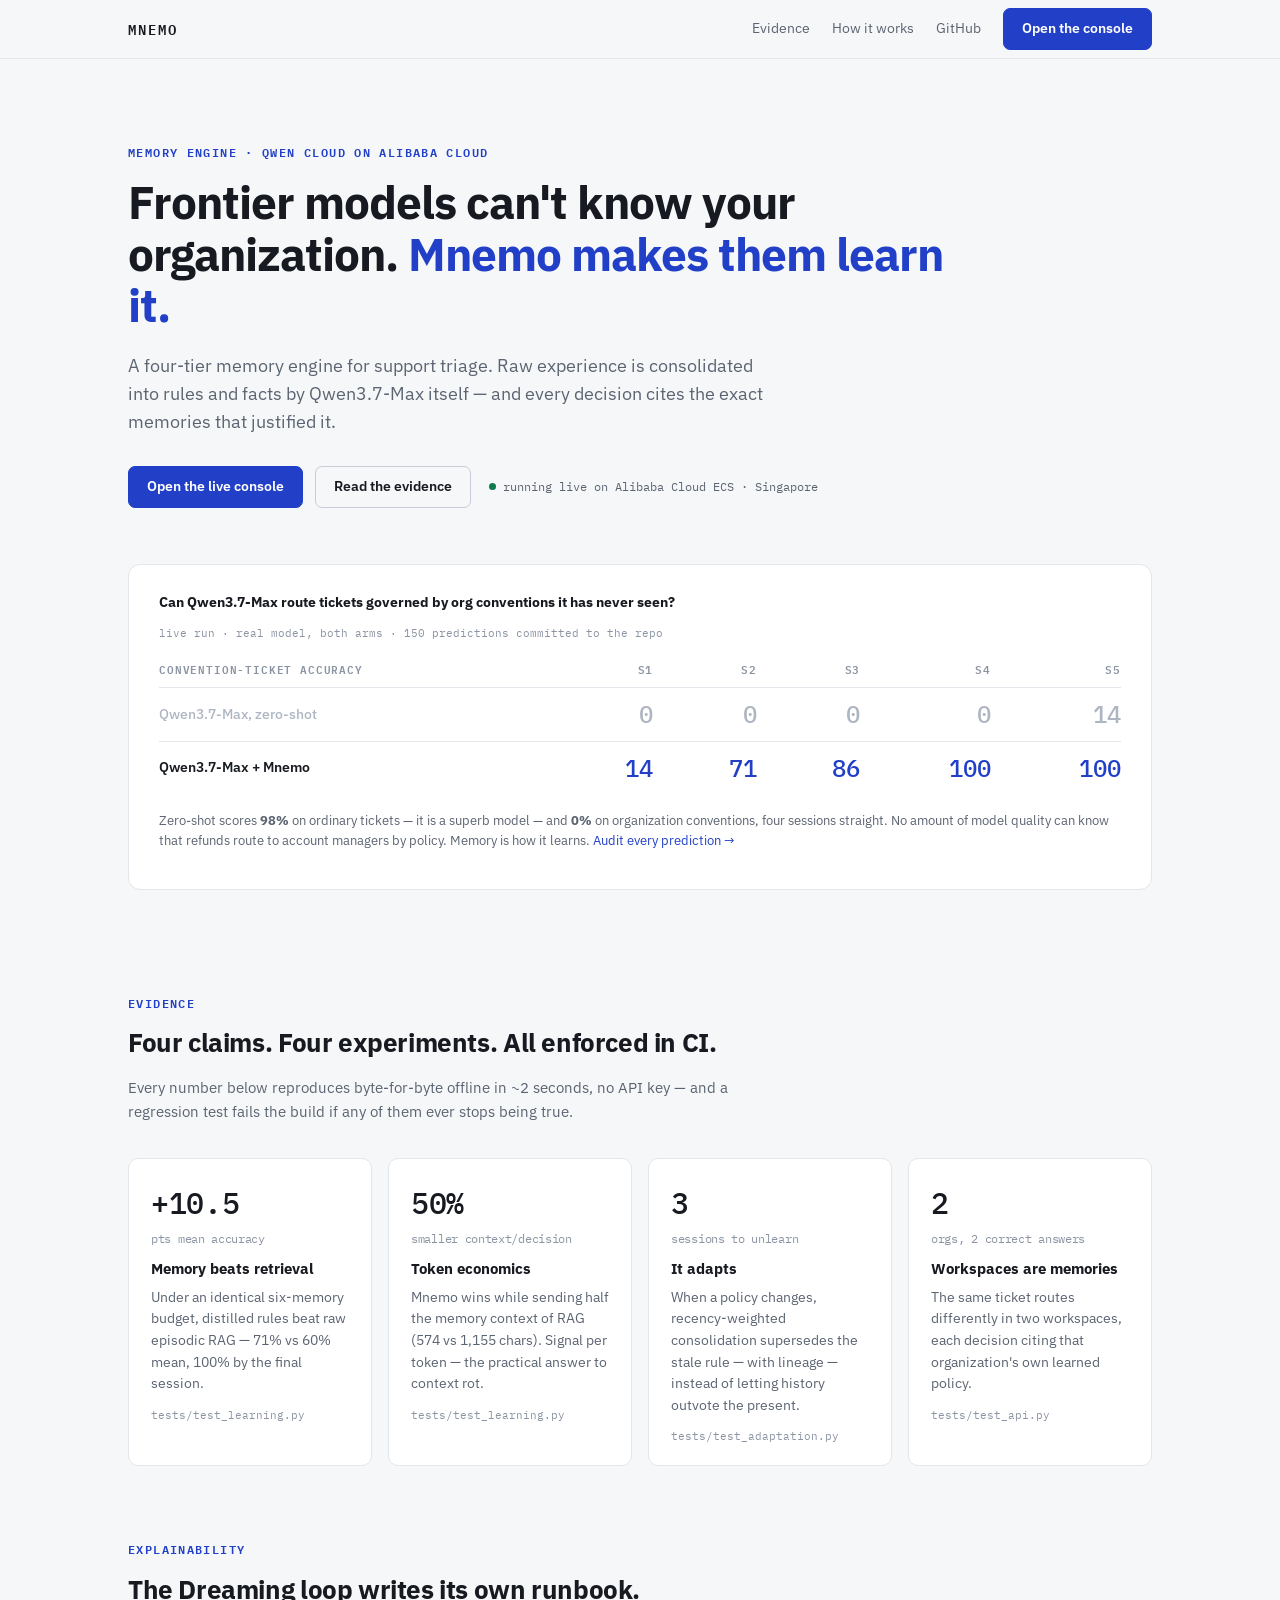
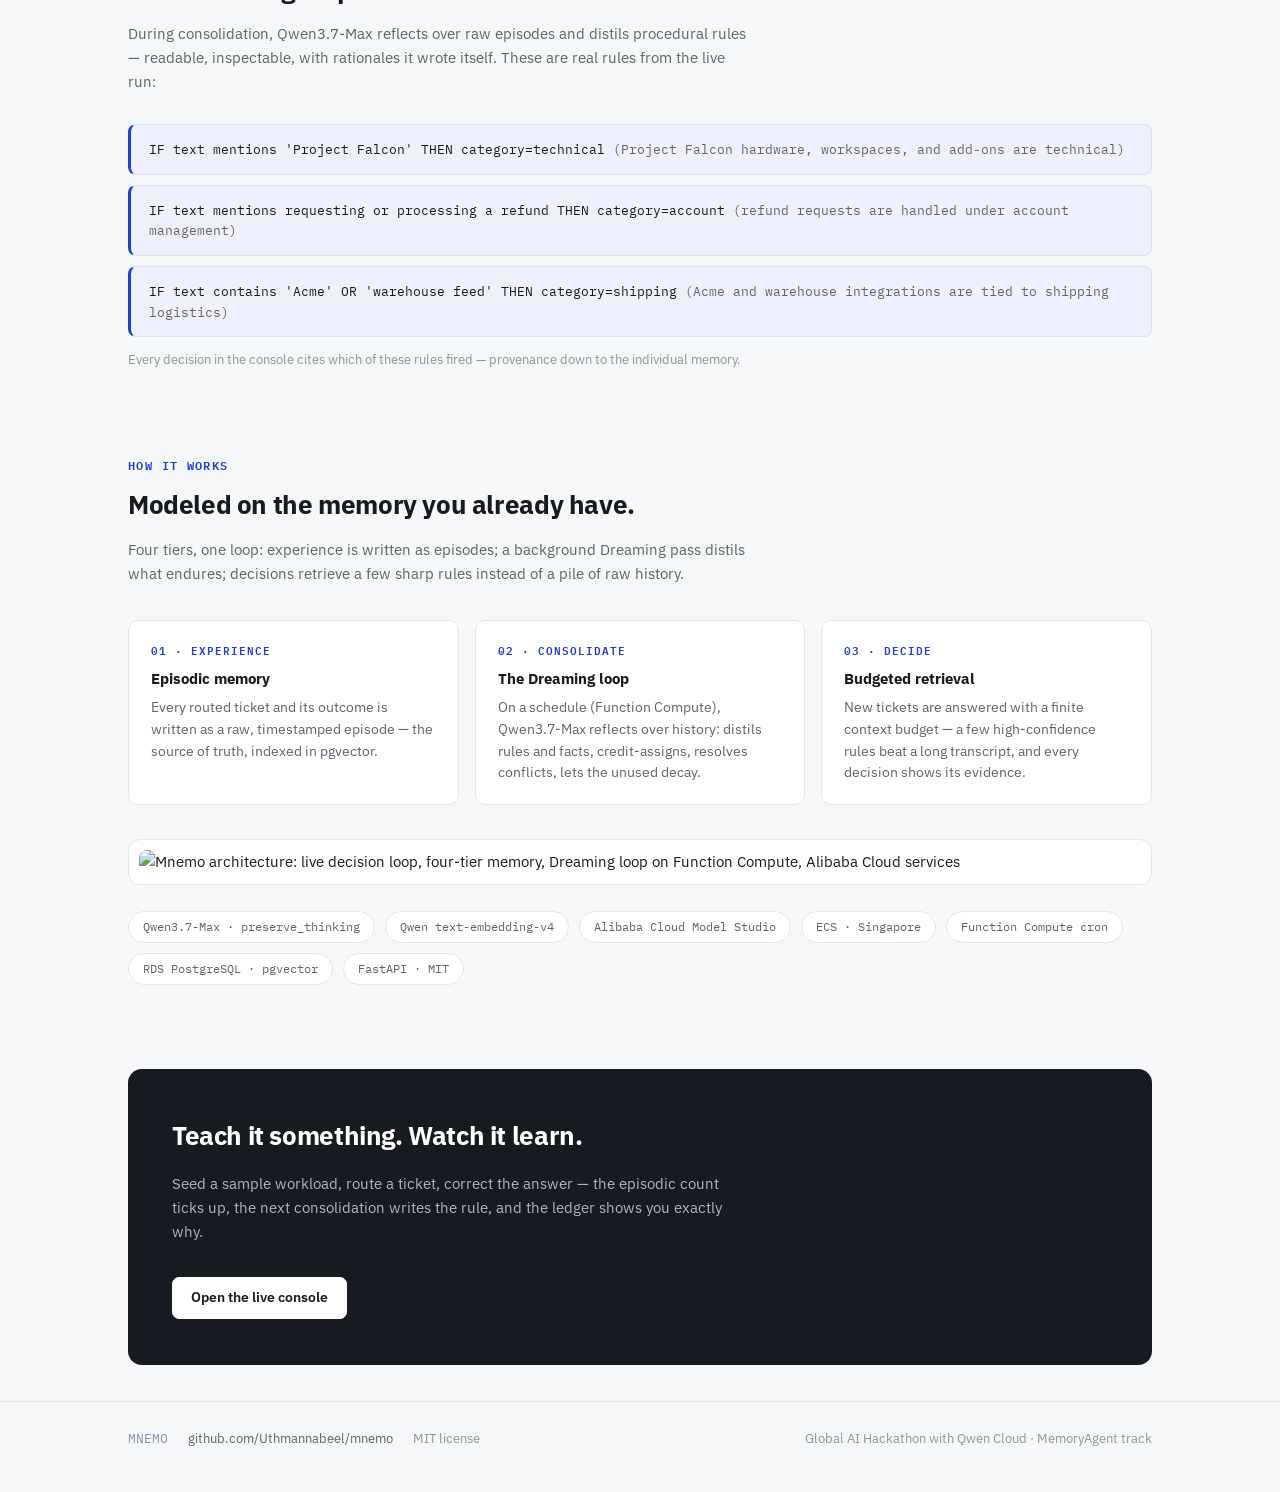
==== backend/app/static/landing.html @ b763240d "Landing page: the product front door Benchmarked against the category (Mem0/Zep/Letta) and the dashb" ====
<!doctype html>
<html lang="en">
<head>
<meta charset="utf-8" />
<meta name="viewport" content="width=device-width, initial-scale=1" />
<title>Mnemo — the memory engine that makes Qwen learn your organization</title>
<meta name="description" content="Frontier models can't know your organization. Mnemo makes Qwen3.7-Max learn it — measurably. Live experiment: zero-shot 0% on org conventions, 100% with memory.">
<link rel="preconnect" href="https://fonts.googleapis.com">
<link rel="preconnect" href="https://fonts.gstatic.com" crossorigin>
<link href="https://fonts.googleapis.com/css2?family=IBM+Plex+Mono:wght@400;500;600&family=IBM+Plex+Sans:wght@400;500;600;700&display=swap" rel="stylesheet">
<style>
  :root{
    --bg:#F6F7F8; --surface:#FFFFFF; --border:#E3E6EA; --border-strong:#C7CDD6;
    --ink:#171A20; --muted:#5B6472; --faint:#8B94A3;
    --accent:#2140C7; --accent-weak:#EEF1FC;
    --good:#0E7B4F; --bad:#B42318;
    --sans:'IBM Plex Sans',-apple-system,'Segoe UI',sans-serif;
    --mono:'IBM Plex Mono',ui-monospace,Consolas,monospace;
  }
  *{box-sizing:border-box}
  html{-webkit-font-smoothing:antialiased;scroll-behavior:smooth}
  @media(prefers-reduced-motion:reduce){html{scroll-behavior:auto}}
  body{margin:0;background:var(--bg);color:var(--ink);font-family:var(--sans);font-size:15px;line-height:1.6}
  a{color:var(--accent);text-decoration:none}
  a:hover{text-decoration:underline}
  .mono{font-family:var(--mono);font-feature-settings:'tnum'}
  :focus-visible{outline:2px solid var(--accent);outline-offset:2px}
  .wrap{max-width:1080px;margin:0 auto;padding:0 28px}

  /* nav */
  nav{position:sticky;top:0;background:rgba(246,247,248,.92);backdrop-filter:blur(8px);
    border-bottom:1px solid var(--border);z-index:10}
  nav .wrap{display:flex;align-items:center;gap:26px;height:58px}
  .wordmark{font-family:var(--mono);font-weight:600;font-size:14px;letter-spacing:.14em;color:var(--ink)}
  nav .links{margin-left:auto;display:flex;align-items:center;gap:22px;font-size:13.5px}
  nav .links a{color:var(--muted)} nav .links a:hover{color:var(--ink);text-decoration:none}
  .btn{display:inline-block;background:var(--accent);color:#fff !important;font-weight:600;font-size:13.5px;
    padding:9px 18px;border-radius:7px;border:1px solid var(--accent)}
  .btn:hover{background:#1B36AB;text-decoration:none !important}
  .btn.ghost{background:transparent;color:var(--ink) !important;border-color:var(--border-strong)}
  .btn.ghost:hover{background:var(--surface)}

  /* hero */
  header{padding:84px 0 30px}
  .eyebrow{font-family:var(--mono);font-size:11.5px;font-weight:600;letter-spacing:.12em;
    text-transform:uppercase;color:var(--accent)}
  h1{font-size:46px;line-height:1.12;letter-spacing:-.022em;font-weight:700;margin:16px 0 0;max-width:820px}
  h1 em{font-style:normal;color:var(--accent)}
  .sub{font-size:17.5px;color:var(--muted);max-width:640px;margin:20px 0 0}
  .ctas{display:flex;gap:12px;margin-top:30px;flex-wrap:wrap}
  .live{display:inline-flex;align-items:center;gap:7px;font-family:var(--mono);font-size:11.5px;color:var(--muted);margin-left:6px}
  .live i{width:7px;height:7px;border-radius:50%;background:var(--good);display:inline-block;
    animation:pulse 2.4s ease-in-out infinite}
  @keyframes pulse{50%{opacity:.35}}
  @media(prefers-reduced-motion:reduce){.live i{animation:none}}

  /* the scoreboard — the page's signature: live results as the hero image */
  .board{background:var(--surface);border:1px solid var(--border);border-radius:12px;
    padding:26px 30px;margin:56px 0 0;overflow-x:auto}
  .board .cap{display:flex;align-items:baseline;gap:12px;flex-wrap:wrap}
  .board .cap b{font-size:14px}
  .board .cap span{font-family:var(--mono);font-size:11px;color:var(--faint)}
  table.score{border-collapse:collapse;margin-top:18px;width:100%;min-width:560px}
  .score th{font-family:var(--mono);font-size:10.5px;font-weight:600;letter-spacing:.08em;
    text-transform:uppercase;color:var(--faint);text-align:right;padding:0 0 10px 26px}
  .score th:first-child{text-align:left;padding-left:0}
  .score td{font-family:var(--mono);font-size:24px;font-weight:500;text-align:right;
    padding:7px 0 7px 26px;border-top:1px solid var(--border)}
  .score td.lbl{font-family:var(--sans);font-size:13.5px;color:var(--muted);text-align:left;padding-left:0}
  .score .dim td{color:#AEB6C2}
  .score .win td{color:var(--accent)}
  .score .win td.lbl{color:var(--ink);font-weight:600}
  .score td.final{position:relative}
  .board .foot{margin-top:16px;font-size:12.5px;color:var(--muted)}
  .board .foot .mono{font-size:11.5px}

  /* sections */
  section{padding:74px 0 0}
  h2{font-size:26px;letter-spacing:-.015em;margin:10px 0 0}
  .lede{color:var(--muted);max-width:620px;margin:12px 0 0}
  .grid3{display:grid;grid-template-columns:repeat(3,1fr);gap:16px;margin-top:34px}
  .grid4{display:grid;grid-template-columns:repeat(4,1fr);gap:16px;margin-top:34px}
  @media(max-width:900px){.grid3,.grid4{grid-template-columns:1fr 1fr}}
  @media(max-width:560px){.grid3,.grid4{grid-template-columns:1fr}}
  .card{background:var(--surface);border:1px solid var(--border);border-radius:10px;padding:20px 22px}
  .card .k{font-family:var(--mono);font-size:11px;font-weight:600;letter-spacing:.09em;
    text-transform:uppercase;color:var(--accent)}
  .card h3{font-size:15px;margin:9px 0 6px}
  .card p{font-size:13.5px;color:var(--muted);margin:0}
  .stat{font-family:var(--mono);font-size:30px;font-weight:500;letter-spacing:-.01em}
  .stat small{font-size:12px;color:var(--faint);font-weight:400;display:block;margin-top:2px}
  .testref{font-family:var(--mono);font-size:10.5px;color:var(--faint);margin-top:12px;display:block}

  blockquote{background:var(--accent-weak);border:1px solid #D8DFF8;border-left:3px solid var(--accent);
    border-radius:8px;margin:0;padding:14px 18px;font-family:var(--mono);font-size:12.5px;line-height:1.65;color:var(--ink)}
  blockquote + blockquote{margin-top:10px}
  blockquote .why{color:var(--muted)}
  .rules-note{font-size:12.5px;color:var(--faint);margin-top:12px}

  .diagram{margin-top:34px;background:var(--surface);border:1px solid var(--border);border-radius:12px;padding:10px}
  .diagram img{width:100%;height:auto;display:block;border-radius:8px}

  .builton{display:flex;gap:10px;flex-wrap:wrap;margin-top:26px}
  .chip{font-family:var(--mono);font-size:11.5px;color:var(--muted);background:var(--surface);
    border:1px solid var(--border);border-radius:999px;padding:6px 14px}

  .cta-final{margin:84px 0 0;background:var(--ink);border-radius:14px;padding:46px 44px;color:#fff}
  .cta-final h2{color:#fff;margin:0}
  .cta-final p{color:#AEB6C2;max-width:560px}
  .cta-final .btn{background:#fff;color:var(--ink) !important;border-color:#fff;margin-top:18px}
  .cta-final .btn:hover{background:#E8EAEE}

  footer{margin-top:36px;border-top:1px solid var(--border);padding:26px 0 44px}
  footer .wrap{display:flex;gap:20px;flex-wrap:wrap;font-size:12.5px;color:var(--faint)}
  footer a{color:var(--muted)}
</style>
</head>
<body>

<nav>
  <div class="wrap">
    <a class="wordmark" href="/">MNEMO</a>
    <div class="links">
      <a href="#evidence">Evidence</a>
      <a href="#how">How it works</a>
      <a href="https://github.com/Uthmannabeel/mnemo">GitHub</a>
      <a class="btn" href="/console">Open the console</a>
    </div>
  </div>
</nav>

<header>
  <div class="wrap">
    <div class="eyebrow">Memory engine · Qwen Cloud on Alibaba Cloud</div>
    <h1>Frontier models can't know your organization. <em>Mnemo makes them learn it.</em></h1>
    <p class="sub">A four-tier memory engine for support triage. Raw experience is consolidated into
      rules and facts by Qwen3.7-Max itself — and every decision cites the exact memories that justified it.</p>
    <div class="ctas">
      <a class="btn" href="/console">Open the live console</a>
      <a class="btn ghost" href="#evidence">Read the evidence</a>
      <span class="live"><i></i>running live on Alibaba Cloud ECS · Singapore</span>
    </div>

    <!-- signature: the live scoreboard -->
    <div class="board">
      <div class="cap">
        <b>Can Qwen3.7-Max route tickets governed by org conventions it has never seen?</b>
        <span>live run · real model, both arms · 150 predictions committed to the repo</span>
      </div>
      <table class="score" aria-label="Convention-ticket accuracy by session">
        <thead>
          <tr><th>convention-ticket accuracy</th><th>S1</th><th>S2</th><th>S3</th><th>S4</th><th>S5</th></tr>
        </thead>
        <tbody>
          <tr class="dim"><td class="lbl">Qwen3.7-Max, zero-shot</td><td>0</td><td>0</td><td>0</td><td>0</td><td>14</td></tr>
          <tr class="win"><td class="lbl">Qwen3.7-Max + Mnemo</td><td>14</td><td>71</td><td>86</td><td class="final">100</td><td class="final">100</td></tr>
        </tbody>
      </table>
      <p class="foot">Zero-shot scores <b>98%</b> on ordinary tickets — it is a superb model — and <b>0%</b> on
        organization conventions, four sessions straight. No amount of model quality can know that refunds route
        to account managers by policy. Memory is how it learns. <a href="https://github.com/Uthmannabeel/mnemo/blob/main/backend/results/org_experiment.json">Audit every prediction →</a></p>
    </div>
  </div>
</header>

<!-- evidence -->
<section id="evidence">
  <div class="wrap">
    <div class="eyebrow">Evidence</div>
    <h2>Four claims. Four experiments. All enforced in CI.</h2>
    <p class="lede">Every number below reproduces byte-for-byte offline in ~2 seconds, no API key —
      and a regression test fails the build if any of them ever stops being true.</p>
    <div class="grid4">
      <div class="card">
        <div class="stat">+10.5<small>pts mean accuracy</small></div>
        <h3>Memory beats retrieval</h3>
        <p>Under an identical six-memory budget, distilled rules beat raw episodic RAG — 71% vs 60% mean, 100% by the final session.</p>
        <span class="testref">tests/test_learning.py</span>
      </div>
      <div class="card">
        <div class="stat">50%<small>smaller context/decision</small></div>
        <h3>Token economics</h3>
        <p>Mnemo wins while sending half the memory context of RAG (574 vs 1,155 chars). Signal per token — the practical answer to context rot.</p>
        <span class="testref">tests/test_learning.py</span>
      </div>
      <div class="card">
        <div class="stat">3<small>sessions to unlearn</small></div>
        <h3>It adapts</h3>
        <p>When a policy changes, recency-weighted consolidation supersedes the stale rule — with lineage — instead of letting history outvote the present.</p>
        <span class="testref">tests/test_adaptation.py</span>
      </div>
      <div class="card">
        <div class="stat">2<small>orgs, 2 correct answers</small></div>
        <h3>Workspaces are memories</h3>
        <p>The same ticket routes differently in two workspaces, each decision citing that organization's own learned policy.</p>
        <span class="testref">tests/test_api.py</span>
      </div>
    </div>
  </div>
</section>

<!-- the rules Qwen wrote -->
<section>
  <div class="wrap">
    <div class="eyebrow">Explainability</div>
    <h2>The Dreaming loop writes its own runbook.</h2>
    <p class="lede">During consolidation, Qwen3.7-Max reflects over raw episodes and distils procedural
      rules — readable, inspectable, with rationales it wrote itself. These are real rules from the live run:</p>
    <div style="margin-top:30px">
      <blockquote>IF text mentions 'Project Falcon' THEN category=technical
        <span class="why">(Project Falcon hardware, workspaces, and add-ons are technical)</span></blockquote>
      <blockquote>IF text mentions requesting or processing a refund THEN category=account
        <span class="why">(refund requests are handled under account management)</span></blockquote>
      <blockquote>IF text contains 'Acme' OR 'warehouse feed' THEN category=shipping
        <span class="why">(Acme and warehouse integrations are tied to shipping logistics)</span></blockquote>
    </div>
    <p class="rules-note">Every decision in the console cites which of these rules fired — provenance
      down to the individual memory.</p>
  </div>
</section>

<!-- how it works -->
<section id="how">
  <div class="wrap">
    <div class="eyebrow">How it works</div>
    <h2>Modeled on the memory you already have.</h2>
    <p class="lede">Four tiers, one loop: experience is written as episodes; a background Dreaming pass
      distils what endures; decisions retrieve a few sharp rules instead of a pile of raw history.</p>
    <div class="grid3">
      <div class="card"><div class="k">01 · Experience</div><h3>Episodic memory</h3>
        <p>Every routed ticket and its outcome is written as a raw, timestamped episode — the source of truth, indexed in pgvector.</p></div>
      <div class="card"><div class="k">02 · Consolidate</div><h3>The Dreaming loop</h3>
        <p>On a schedule (Function Compute), Qwen3.7-Max reflects over history: distils rules and facts, credit-assigns, resolves conflicts, lets the unused decay.</p></div>
      <div class="card"><div class="k">03 · Decide</div><h3>Budgeted retrieval</h3>
        <p>New tickets are answered with a finite context budget — a few high-confidence rules beat a long transcript, and every decision shows its evidence.</p></div>
    </div>
    <div class="diagram"><img src="/static/architecture.svg" alt="Mnemo architecture: live decision loop, four-tier memory, Dreaming loop on Function Compute, Alibaba Cloud services" loading="lazy"></div>
    <div class="builton">
      <span class="chip">Qwen3.7-Max · preserve_thinking</span>
      <span class="chip">Qwen text-embedding-v4</span>
      <span class="chip">Alibaba Cloud Model Studio</span>
      <span class="chip">ECS · Singapore</span>
      <span class="chip">Function Compute cron</span>
      <span class="chip">RDS PostgreSQL · pgvector</span>
      <span class="chip">FastAPI · MIT</span>
    </div>
  </div>
</section>

<!-- final CTA -->
<div class="wrap">
  <div class="cta-final">
    <h2>Teach it something. Watch it learn.</h2>
    <p>Seed a sample workload, route a ticket, correct the answer — the episodic count ticks up,
      the next consolidation writes the rule, and the ledger shows you exactly why.</p>
    <a class="btn" href="/console">Open the live console</a>
  </div>
</div>

<footer>
  <div class="wrap">
    <span class="mono">MNEMO</span>
    <a href="https://github.com/Uthmannabeel/mnemo">github.com/Uthmannabeel/mnemo</a>
    <span>MIT license</span>
    <span style="margin-left:auto">Global AI Hackathon with Qwen Cloud · MemoryAgent track</span>
  </div>
</footer>

</body>
</html>
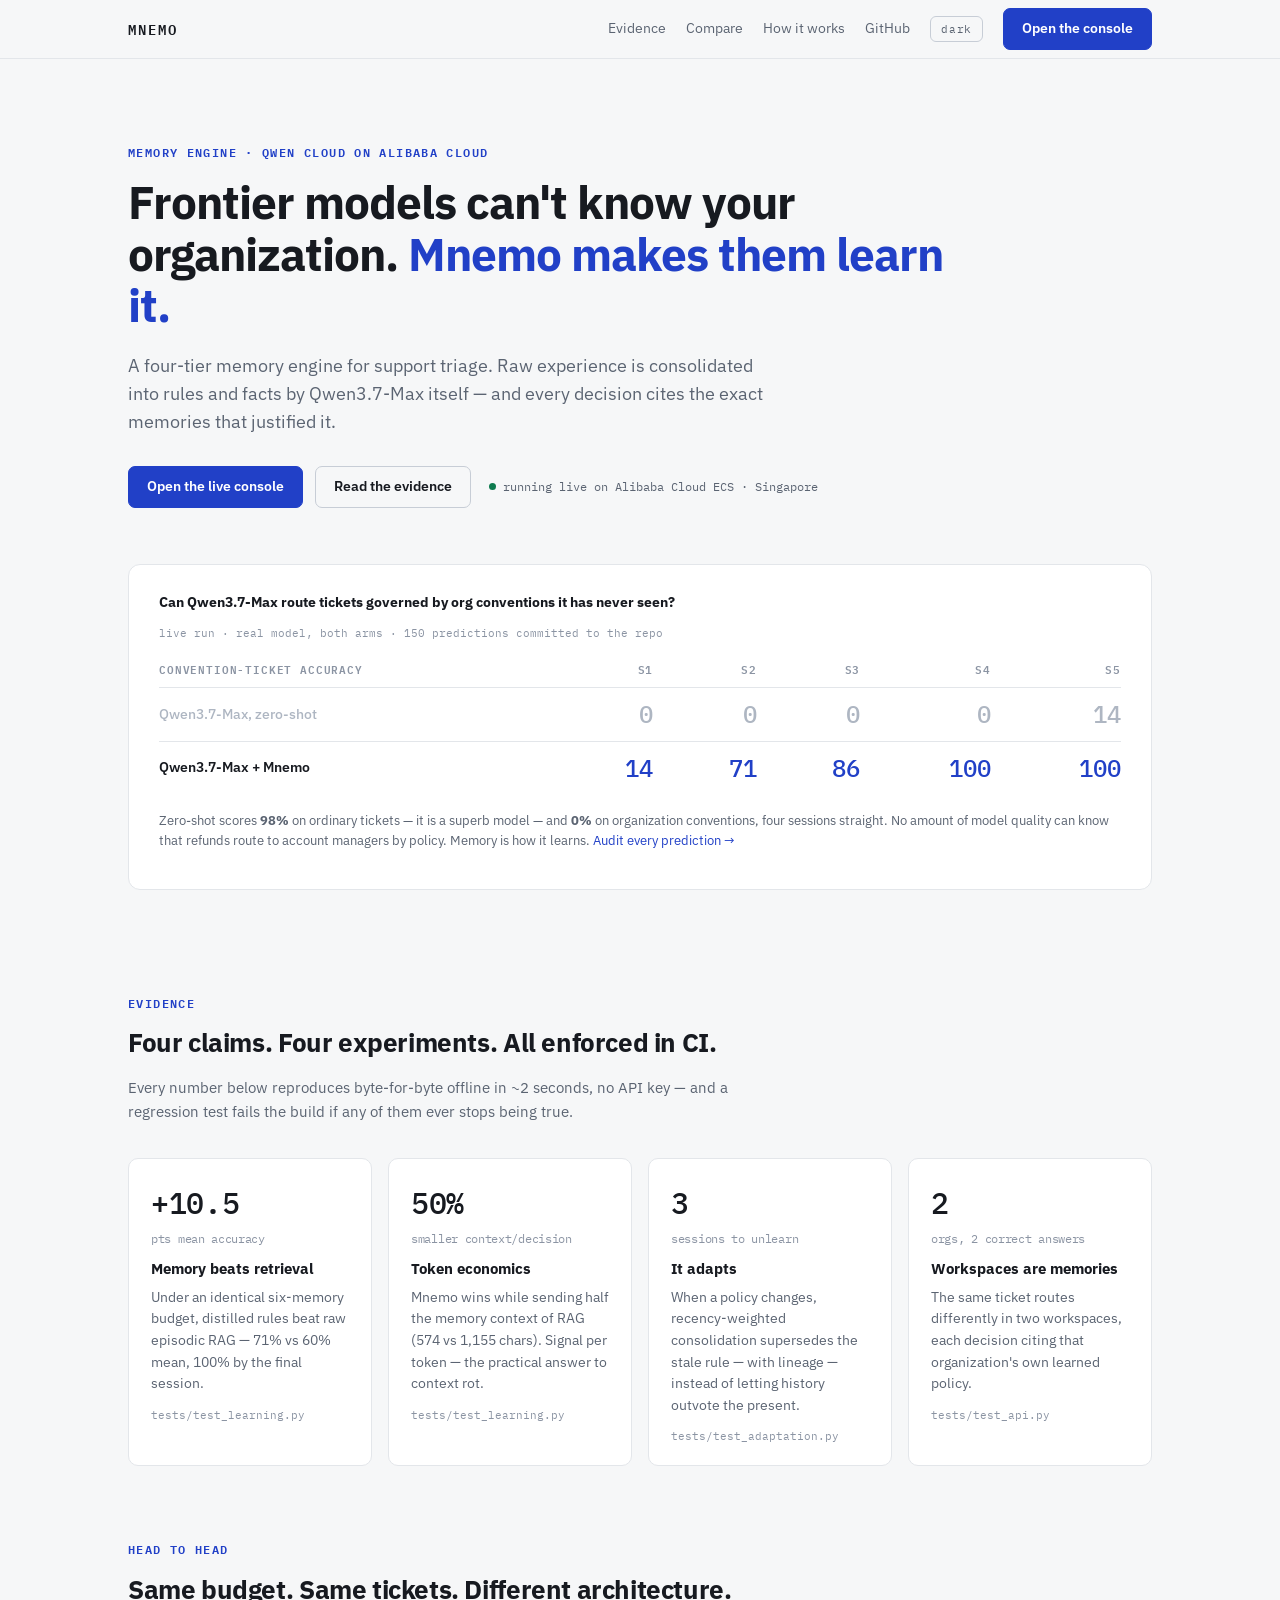
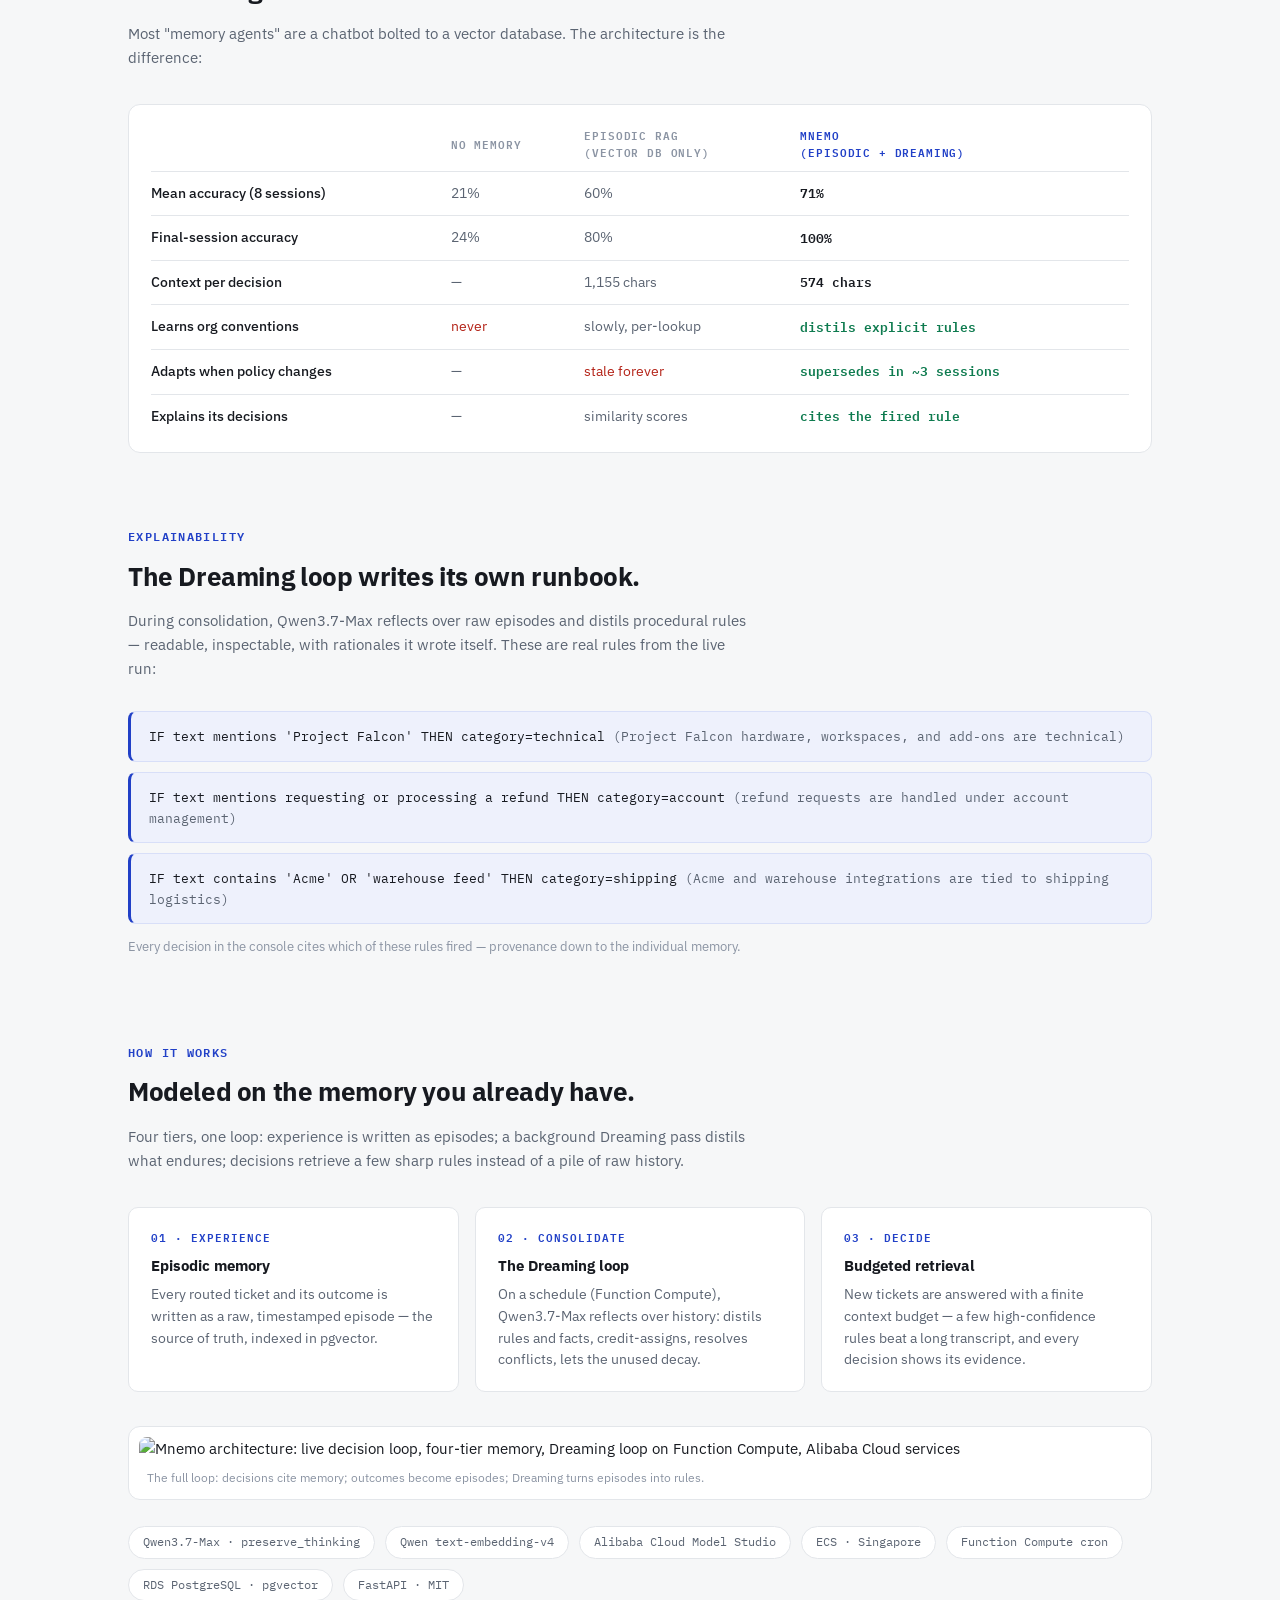
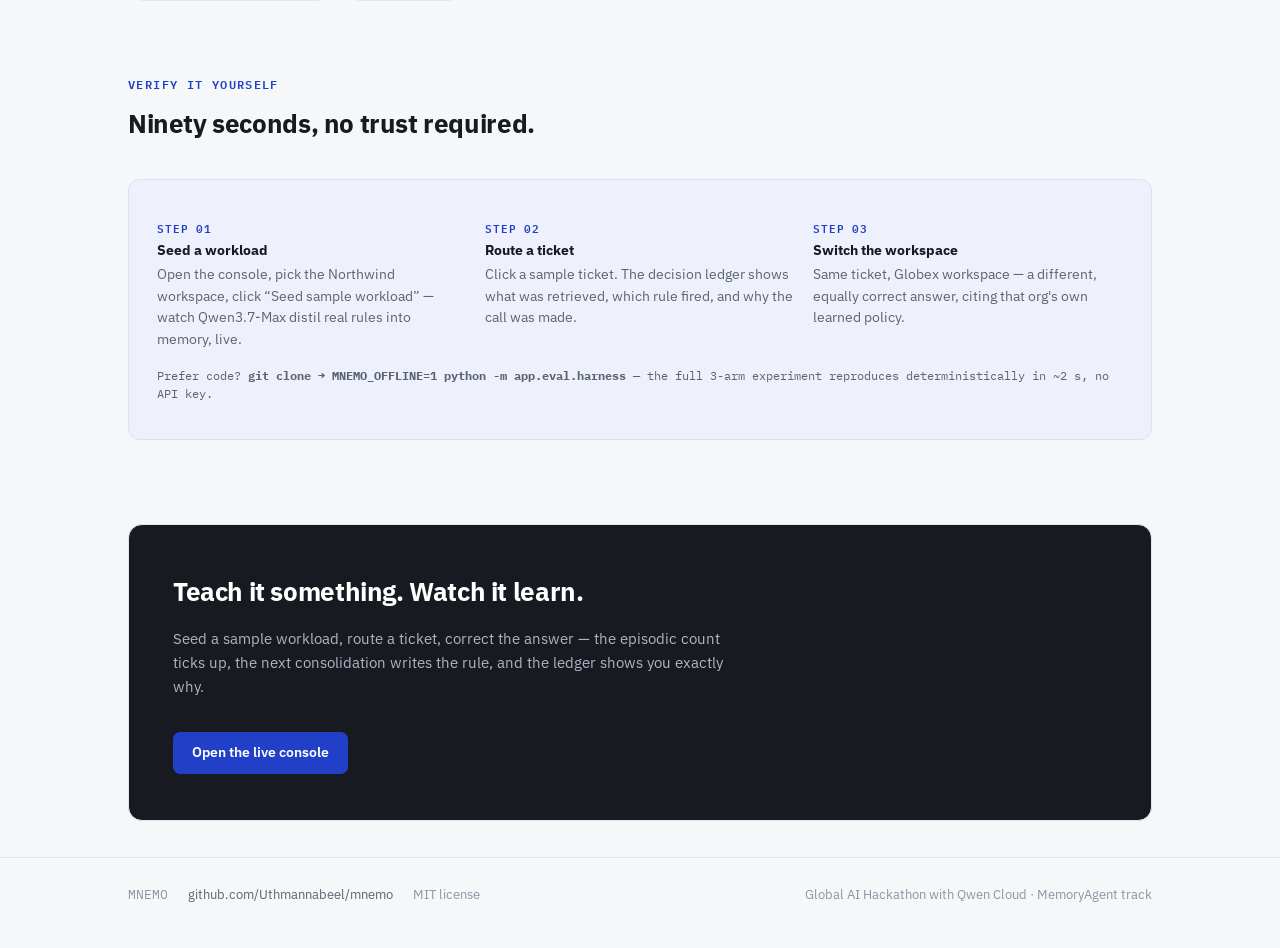
==== commit d6699c89: "Light + dark mode across landing and console; landing upgrade - Full theme system: CSS custom proper" ====
--- a/backend/app/static/landing.html
+++ b/backend/app/static/landing.html
@@ -8,19 +8,40 @@
 <link rel="preconnect" href="https://fonts.googleapis.com">
 <link rel="preconnect" href="https://fonts.gstatic.com" crossorigin>
 <link href="https://fonts.googleapis.com/css2?family=IBM+Plex+Mono:wght@400;500;600&family=IBM+Plex+Sans:wght@400;500;600;700&display=swap" rel="stylesheet">
+<script>
+  // Theme before first paint — no flash. System preference default, choice remembered.
+  (function(){
+    var t = localStorage.getItem('mnemo-theme');
+    if(!t) t = matchMedia('(prefers-color-scheme: dark)').matches ? 'dark' : 'light';
+    document.documentElement.dataset.theme = t;
+  })();
+</script>
 <style>
   :root{
     --bg:#F6F7F8; --surface:#FFFFFF; --border:#E3E6EA; --border-strong:#C7CDD6;
     --ink:#171A20; --muted:#5B6472; --faint:#8B94A3;
-    --accent:#2140C7; --accent-weak:#EEF1FC;
+    --accent:#2140C7; --accent-weak:#EEF1FC; --accent-border:#D8DFF8;
     --good:#0E7B4F; --bad:#B42318;
+    --nav-bg:rgba(246,247,248,.92);
+    --cta-bg:#171A20; --cta-ink:#FFFFFF; --cta-muted:#AEB6C2;
+    --dimrow:#AEB6C2;
     --sans:'IBM Plex Sans',-apple-system,'Segoe UI',sans-serif;
     --mono:'IBM Plex Mono',ui-monospace,Consolas,monospace;
+  }
+  [data-theme="dark"]{
+    --bg:#0E1013; --surface:#15181D; --border:#242932; --border-strong:#3A414D;
+    --ink:#E9ECF1; --muted:#9AA3B0; --faint:#68717E;
+    --accent:#7C96FF; --accent-weak:#1B2236; --accent-border:#2C3A5E;
+    --good:#43C98D; --bad:#F87168;
+    --nav-bg:rgba(14,16,19,.92);
+    --cta-bg:#15181D; --cta-ink:#E9ECF1; --cta-muted:#9AA3B0;
+    --dimrow:#525B68;
   }
   *{box-sizing:border-box}
   html{-webkit-font-smoothing:antialiased;scroll-behavior:smooth}
   @media(prefers-reduced-motion:reduce){html{scroll-behavior:auto}}
-  body{margin:0;background:var(--bg);color:var(--ink);font-family:var(--sans);font-size:15px;line-height:1.6}
+  body{margin:0;background:var(--bg);color:var(--ink);font-family:var(--sans);font-size:15px;line-height:1.6;
+    transition:background .2s ease}
   a{color:var(--accent);text-decoration:none}
   a:hover{text-decoration:underline}
   .mono{font-family:var(--mono);font-feature-settings:'tnum'}
@@ -28,17 +49,21 @@
   .wrap{max-width:1080px;margin:0 auto;padding:0 28px}
 
   /* nav */
-  nav{position:sticky;top:0;background:rgba(246,247,248,.92);backdrop-filter:blur(8px);
+  nav{position:sticky;top:0;background:var(--nav-bg);backdrop-filter:blur(8px);
     border-bottom:1px solid var(--border);z-index:10}
   nav .wrap{display:flex;align-items:center;gap:26px;height:58px}
   .wordmark{font-family:var(--mono);font-weight:600;font-size:14px;letter-spacing:.14em;color:var(--ink)}
-  nav .links{margin-left:auto;display:flex;align-items:center;gap:22px;font-size:13.5px}
+  nav .links{margin-left:auto;display:flex;align-items:center;gap:20px;font-size:13.5px}
   nav .links a{color:var(--muted)} nav .links a:hover{color:var(--ink);text-decoration:none}
   .btn{display:inline-block;background:var(--accent);color:#fff !important;font-weight:600;font-size:13.5px;
-    padding:9px 18px;border-radius:7px;border:1px solid var(--accent)}
-  .btn:hover{background:#1B36AB;text-decoration:none !important}
+    padding:9px 18px;border-radius:7px;border:1px solid var(--accent);cursor:pointer}
+  [data-theme="dark"] .btn{color:#0E1013 !important}
+  .btn:hover{filter:brightness(.92);text-decoration:none !important}
   .btn.ghost{background:transparent;color:var(--ink) !important;border-color:var(--border-strong)}
-  .btn.ghost:hover{background:var(--surface)}
+  .btn.ghost:hover{background:var(--surface);filter:none}
+  .themebtn{font-family:var(--mono);font-size:11px;letter-spacing:.06em;color:var(--muted);
+    background:transparent;border:1px solid var(--border-strong);border-radius:6px;padding:5px 10px;cursor:pointer}
+  .themebtn:hover{color:var(--ink)}
 
   /* hero */
   header{padding:84px 0 30px}
@@ -47,14 +72,15 @@
   h1{font-size:46px;line-height:1.12;letter-spacing:-.022em;font-weight:700;margin:16px 0 0;max-width:820px}
   h1 em{font-style:normal;color:var(--accent)}
   .sub{font-size:17.5px;color:var(--muted);max-width:640px;margin:20px 0 0}
-  .ctas{display:flex;gap:12px;margin-top:30px;flex-wrap:wrap}
+  .ctas{display:flex;gap:12px;margin-top:30px;flex-wrap:wrap;align-items:center}
   .live{display:inline-flex;align-items:center;gap:7px;font-family:var(--mono);font-size:11.5px;color:var(--muted);margin-left:6px}
   .live i{width:7px;height:7px;border-radius:50%;background:var(--good);display:inline-block;
     animation:pulse 2.4s ease-in-out infinite}
   @keyframes pulse{50%{opacity:.35}}
   @media(prefers-reduced-motion:reduce){.live i{animation:none}}
-
-  /* the scoreboard — the page's signature: live results as the hero image */
+  @media(max-width:640px){h1{font-size:33px}}
+
+  /* the scoreboard — the page's signature */
   .board{background:var(--surface);border:1px solid var(--border);border-radius:12px;
     padding:26px 30px;margin:56px 0 0;overflow-x:auto}
   .board .cap{display:flex;align-items:baseline;gap:12px;flex-wrap:wrap}
@@ -67,12 +93,10 @@
   .score td{font-family:var(--mono);font-size:24px;font-weight:500;text-align:right;
     padding:7px 0 7px 26px;border-top:1px solid var(--border)}
   .score td.lbl{font-family:var(--sans);font-size:13.5px;color:var(--muted);text-align:left;padding-left:0}
-  .score .dim td{color:#AEB6C2}
+  .score .dim td{color:var(--dimrow)}
   .score .win td{color:var(--accent)}
   .score .win td.lbl{color:var(--ink);font-weight:600}
-  .score td.final{position:relative}
   .board .foot{margin-top:16px;font-size:12.5px;color:var(--muted)}
-  .board .foot .mono{font-size:11.5px}
 
   /* sections */
   section{padding:74px 0 0}
@@ -91,24 +115,48 @@
   .stat small{font-size:12px;color:var(--faint);font-weight:400;display:block;margin-top:2px}
   .testref{font-family:var(--mono);font-size:10.5px;color:var(--faint);margin-top:12px;display:block}
 
-  blockquote{background:var(--accent-weak);border:1px solid #D8DFF8;border-left:3px solid var(--accent);
+  /* head-to-head table */
+  .versus{margin-top:34px;background:var(--surface);border:1px solid var(--border);border-radius:12px;
+    padding:8px 22px 14px;overflow-x:auto}
+  table.vs{border-collapse:collapse;width:100%;min-width:640px}
+  .vs th{font-family:var(--mono);font-size:10.5px;font-weight:600;letter-spacing:.08em;text-transform:uppercase;
+    color:var(--faint);text-align:left;padding:14px 18px 10px 0;border-bottom:1px solid var(--border)}
+  .vs th.hl{color:var(--accent)}
+  .vs td{font-size:13.5px;padding:11px 18px 11px 0;border-bottom:1px solid var(--border);color:var(--muted)}
+  .vs tr:last-child td{border-bottom:0}
+  .vs td:first-child{color:var(--ink);font-weight:500;white-space:nowrap}
+  .vs td.hl{color:var(--ink);font-weight:600;font-family:var(--mono);font-size:13px}
+  .vs td .no{color:var(--bad)} .vs td .yes{color:var(--good);font-weight:600}
+
+  blockquote{background:var(--accent-weak);border:1px solid var(--accent-border);border-left:3px solid var(--accent);
     border-radius:8px;margin:0;padding:14px 18px;font-family:var(--mono);font-size:12.5px;line-height:1.65;color:var(--ink)}
   blockquote + blockquote{margin-top:10px}
   blockquote .why{color:var(--muted)}
   .rules-note{font-size:12.5px;color:var(--faint);margin-top:12px}
 
-  .diagram{margin-top:34px;background:var(--surface);border:1px solid var(--border);border-radius:12px;padding:10px}
+  .diagram{margin-top:34px;background:#FFFFFF;border:1px solid var(--border);border-radius:12px;padding:10px}
   .diagram img{width:100%;height:auto;display:block;border-radius:8px}
+  .diagram figcaption{font-size:11.5px;color:var(--faint);padding:8px 8px 2px}
+
+  /* judge path */
+  .judge{margin-top:34px;border:1px solid var(--accent-border);background:var(--accent-weak);
+    border-radius:12px;padding:24px 28px}
+  .judge ol{margin:14px 0 0;padding:0;list-style:none;display:grid;grid-template-columns:repeat(3,1fr);gap:18px}
+  @media(max-width:800px){.judge ol{grid-template-columns:1fr}}
+  .judge li{font-size:13.5px;color:var(--muted)}
+  .judge li b{display:block;color:var(--ink);margin-bottom:3px}
+  .judge li .n{font-family:var(--mono);font-size:11px;color:var(--accent);font-weight:600;letter-spacing:.08em}
+  .judge .offline{margin-top:16px;font-family:var(--mono);font-size:11.5px;color:var(--muted)}
 
   .builton{display:flex;gap:10px;flex-wrap:wrap;margin-top:26px}
   .chip{font-family:var(--mono);font-size:11.5px;color:var(--muted);background:var(--surface);
     border:1px solid var(--border);border-radius:999px;padding:6px 14px}
 
-  .cta-final{margin:84px 0 0;background:var(--ink);border-radius:14px;padding:46px 44px;color:#fff}
-  .cta-final h2{color:#fff;margin:0}
-  .cta-final p{color:#AEB6C2;max-width:560px}
-  .cta-final .btn{background:#fff;color:var(--ink) !important;border-color:#fff;margin-top:18px}
-  .cta-final .btn:hover{background:#E8EAEE}
+  .cta-final{margin:84px 0 0;background:var(--cta-bg);border:1px solid var(--border);border-radius:14px;
+    padding:46px 44px}
+  .cta-final h2{color:var(--cta-ink);margin:0}
+  .cta-final p{color:var(--cta-muted);max-width:560px}
+  .cta-final .btn{margin-top:18px}
 
   footer{margin-top:36px;border-top:1px solid var(--border);padding:26px 0 44px}
   footer .wrap{display:flex;gap:20px;flex-wrap:wrap;font-size:12.5px;color:var(--faint)}
@@ -122,8 +170,10 @@
     <a class="wordmark" href="/">MNEMO</a>
     <div class="links">
       <a href="#evidence">Evidence</a>
+      <a href="#compare">Compare</a>
       <a href="#how">How it works</a>
       <a href="https://github.com/Uthmannabeel/mnemo">GitHub</a>
+      <button class="themebtn" id="themeToggle" aria-label="Switch color theme">dark</button>
       <a class="btn" href="/console">Open the console</a>
     </div>
   </div>
@@ -153,7 +203,7 @@
         </thead>
         <tbody>
           <tr class="dim"><td class="lbl">Qwen3.7-Max, zero-shot</td><td>0</td><td>0</td><td>0</td><td>0</td><td>14</td></tr>
-          <tr class="win"><td class="lbl">Qwen3.7-Max + Mnemo</td><td>14</td><td>71</td><td>86</td><td class="final">100</td><td class="final">100</td></tr>
+          <tr class="win"><td class="lbl">Qwen3.7-Max + Mnemo</td><td>14</td><td>71</td><td>86</td><td>100</td><td>100</td></tr>
         </tbody>
       </table>
       <p class="foot">Zero-shot scores <b>98%</b> on ordinary tickets — it is a superb model — and <b>0%</b> on
@@ -195,6 +245,30 @@
         <p>The same ticket routes differently in two workspaces, each decision citing that organization's own learned policy.</p>
         <span class="testref">tests/test_api.py</span>
       </div>
+    </div>
+  </div>
+</section>
+
+<!-- head-to-head -->
+<section id="compare">
+  <div class="wrap">
+    <div class="eyebrow">Head to head</div>
+    <h2>Same budget. Same tickets. Different architecture.</h2>
+    <p class="lede">Most "memory agents" are a chatbot bolted to a vector database. The architecture is the difference:</p>
+    <div class="versus">
+      <table class="vs">
+        <thead>
+          <tr><th></th><th>No memory</th><th>Episodic RAG<br>(vector DB only)</th><th class="hl">Mnemo<br>(episodic + Dreaming)</th></tr>
+        </thead>
+        <tbody>
+          <tr><td>Mean accuracy (8 sessions)</td><td>21%</td><td>60%</td><td class="hl">71%</td></tr>
+          <tr><td>Final-session accuracy</td><td>24%</td><td>80%</td><td class="hl">100%</td></tr>
+          <tr><td>Context per decision</td><td>—</td><td>1,155 chars</td><td class="hl">574 chars</td></tr>
+          <tr><td>Learns org conventions</td><td><span class="no">never</span></td><td>slowly, per-lookup</td><td class="hl"><span class="yes">distils explicit rules</span></td></tr>
+          <tr><td>Adapts when policy changes</td><td>—</td><td><span class="no">stale forever</span></td><td class="hl"><span class="yes">supersedes in ~3 sessions</span></td></tr>
+          <tr><td>Explains its decisions</td><td>—</td><td>similarity scores</td><td class="hl"><span class="yes">cites the fired rule</span></td></tr>
+        </tbody>
+      </table>
     </div>
   </div>
 </section>
@@ -234,7 +308,10 @@
       <div class="card"><div class="k">03 · Decide</div><h3>Budgeted retrieval</h3>
         <p>New tickets are answered with a finite context budget — a few high-confidence rules beat a long transcript, and every decision shows its evidence.</p></div>
     </div>
-    <div class="diagram"><img src="/static/architecture.svg" alt="Mnemo architecture: live decision loop, four-tier memory, Dreaming loop on Function Compute, Alibaba Cloud services" loading="lazy"></div>
+    <figure class="diagram" style="margin-left:0;margin-right:0">
+      <img src="/static/architecture.svg" alt="Mnemo architecture: live decision loop, four-tier memory, Dreaming loop on Function Compute, Alibaba Cloud services" loading="lazy">
+      <figcaption>The full loop: decisions cite memory; outcomes become episodes; Dreaming turns episodes into rules.</figcaption>
+    </figure>
     <div class="builton">
       <span class="chip">Qwen3.7-Max · preserve_thinking</span>
       <span class="chip">Qwen text-embedding-v4</span>
@@ -247,6 +324,26 @@
   </div>
 </section>
 
+<!-- judge path -->
+<section>
+  <div class="wrap">
+    <div class="eyebrow">Verify it yourself</div>
+    <h2>Ninety seconds, no trust required.</h2>
+    <div class="judge">
+      <ol>
+        <li><span class="n">STEP 01</span><b>Seed a workload</b>Open the console, pick the Northwind workspace,
+          click “Seed sample workload” — watch Qwen3.7-Max distil real rules into memory, live.</li>
+        <li><span class="n">STEP 02</span><b>Route a ticket</b>Click a sample ticket. The decision ledger shows
+          what was retrieved, which rule fired, and why the call was made.</li>
+        <li><span class="n">STEP 03</span><b>Switch the workspace</b>Same ticket, Globex workspace — a different,
+          equally correct answer, citing that org's own learned policy.</li>
+      </ol>
+      <p class="offline">Prefer code? <b>git clone → MNEMO_OFFLINE=1 python -m app.eval.harness</b> — the full
+        3-arm experiment reproduces deterministically in ~2 s, no API key.</p>
+    </div>
+  </div>
+</section>
+
 <!-- final CTA -->
 <div class="wrap">
   <div class="cta-final">
@@ -266,5 +363,16 @@
   </div>
 </footer>
 
+<script>
+  const btn = document.getElementById('themeToggle');
+  function syncBtn(){ btn.textContent = document.documentElement.dataset.theme === 'dark' ? 'light' : 'dark'; }
+  btn.onclick = () => {
+    const next = document.documentElement.dataset.theme === 'dark' ? 'light' : 'dark';
+    document.documentElement.dataset.theme = next;
+    localStorage.setItem('mnemo-theme', next);
+    syncBtn();
+  };
+  syncBtn();
+</script>
 </body>
 </html>
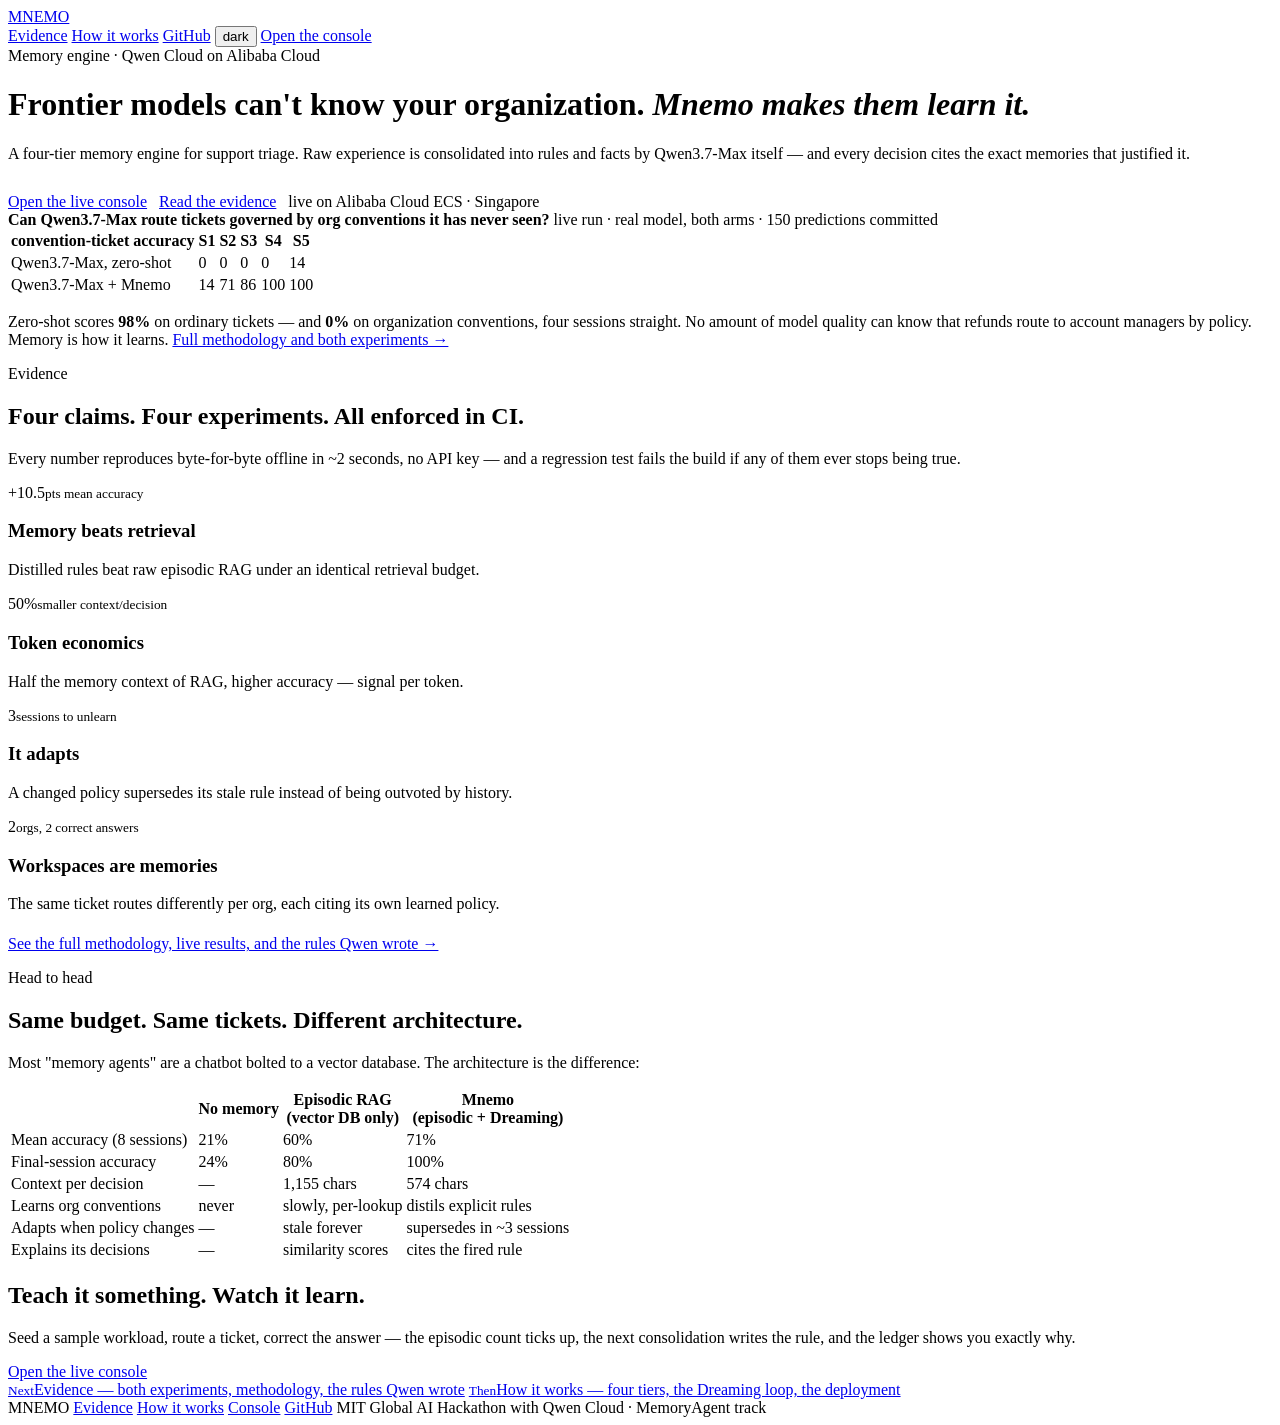
==== commit 97890ebb: "Multi-page product site: landing, evidence, how-it-works Splunk-grade information architecture with " ====
--- a/backend/app/static/landing.html
+++ b/backend/app/static/landing.html
@@ -9,193 +9,44 @@
 <link rel="preconnect" href="https://fonts.gstatic.com" crossorigin>
 <link href="https://fonts.googleapis.com/css2?family=IBM+Plex+Mono:wght@400;500;600&family=IBM+Plex+Sans:wght@400;500;600;700&display=swap" rel="stylesheet">
 <script>
-  // Theme before first paint — no flash. System preference default, choice remembered.
-  (function(){
-    var t = localStorage.getItem('mnemo-theme');
-    if(!t) t = matchMedia('(prefers-color-scheme: dark)').matches ? 'dark' : 'light';
-    document.documentElement.dataset.theme = t;
-  })();
+  (function(){var t=localStorage.getItem('mnemo-theme');
+  if(!t)t=matchMedia('(prefers-color-scheme: dark)').matches?'dark':'light';
+  document.documentElement.dataset.theme=t;})();
 </script>
-<style>
-  :root{
-    --bg:#F6F7F8; --surface:#FFFFFF; --border:#E3E6EA; --border-strong:#C7CDD6;
-    --ink:#171A20; --muted:#5B6472; --faint:#8B94A3;
-    --accent:#2140C7; --accent-weak:#EEF1FC; --accent-border:#D8DFF8;
-    --good:#0E7B4F; --bad:#B42318;
-    --nav-bg:rgba(246,247,248,.92);
-    --cta-bg:#171A20; --cta-ink:#FFFFFF; --cta-muted:#AEB6C2;
-    --dimrow:#AEB6C2;
-    --sans:'IBM Plex Sans',-apple-system,'Segoe UI',sans-serif;
-    --mono:'IBM Plex Mono',ui-monospace,Consolas,monospace;
-  }
-  [data-theme="dark"]{
-    --bg:#0E1013; --surface:#15181D; --border:#242932; --border-strong:#3A414D;
-    --ink:#E9ECF1; --muted:#9AA3B0; --faint:#68717E;
-    --accent:#7C96FF; --accent-weak:#1B2236; --accent-border:#2C3A5E;
-    --good:#43C98D; --bad:#F87168;
-    --nav-bg:rgba(14,16,19,.92);
-    --cta-bg:#15181D; --cta-ink:#E9ECF1; --cta-muted:#9AA3B0;
-    --dimrow:#525B68;
-  }
-  *{box-sizing:border-box}
-  html{-webkit-font-smoothing:antialiased;scroll-behavior:smooth}
-  @media(prefers-reduced-motion:reduce){html{scroll-behavior:auto}}
-  body{margin:0;background:var(--bg);color:var(--ink);font-family:var(--sans);font-size:15px;line-height:1.6;
-    transition:background .2s ease}
-  a{color:var(--accent);text-decoration:none}
-  a:hover{text-decoration:underline}
-  .mono{font-family:var(--mono);font-feature-settings:'tnum'}
-  :focus-visible{outline:2px solid var(--accent);outline-offset:2px}
-  .wrap{max-width:1080px;margin:0 auto;padding:0 28px}
-
-  /* nav */
-  nav{position:sticky;top:0;background:var(--nav-bg);backdrop-filter:blur(8px);
-    border-bottom:1px solid var(--border);z-index:10}
-  nav .wrap{display:flex;align-items:center;gap:26px;height:58px}
-  .wordmark{font-family:var(--mono);font-weight:600;font-size:14px;letter-spacing:.14em;color:var(--ink)}
-  nav .links{margin-left:auto;display:flex;align-items:center;gap:20px;font-size:13.5px}
-  nav .links a{color:var(--muted)} nav .links a:hover{color:var(--ink);text-decoration:none}
-  .btn{display:inline-block;background:var(--accent);color:#fff !important;font-weight:600;font-size:13.5px;
-    padding:9px 18px;border-radius:7px;border:1px solid var(--accent);cursor:pointer}
-  [data-theme="dark"] .btn{color:#0E1013 !important}
-  .btn:hover{filter:brightness(.92);text-decoration:none !important}
-  .btn.ghost{background:transparent;color:var(--ink) !important;border-color:var(--border-strong)}
-  .btn.ghost:hover{background:var(--surface);filter:none}
-  .themebtn{font-family:var(--mono);font-size:11px;letter-spacing:.06em;color:var(--muted);
-    background:transparent;border:1px solid var(--border-strong);border-radius:6px;padding:5px 10px;cursor:pointer}
-  .themebtn:hover{color:var(--ink)}
-
-  /* hero */
-  header{padding:84px 0 30px}
-  .eyebrow{font-family:var(--mono);font-size:11.5px;font-weight:600;letter-spacing:.12em;
-    text-transform:uppercase;color:var(--accent)}
-  h1{font-size:46px;line-height:1.12;letter-spacing:-.022em;font-weight:700;margin:16px 0 0;max-width:820px}
-  h1 em{font-style:normal;color:var(--accent)}
-  .sub{font-size:17.5px;color:var(--muted);max-width:640px;margin:20px 0 0}
-  .ctas{display:flex;gap:12px;margin-top:30px;flex-wrap:wrap;align-items:center}
-  .live{display:inline-flex;align-items:center;gap:7px;font-family:var(--mono);font-size:11.5px;color:var(--muted);margin-left:6px}
-  .live i{width:7px;height:7px;border-radius:50%;background:var(--good);display:inline-block;
-    animation:pulse 2.4s ease-in-out infinite}
-  @keyframes pulse{50%{opacity:.35}}
-  @media(prefers-reduced-motion:reduce){.live i{animation:none}}
-  @media(max-width:640px){h1{font-size:33px}}
-
-  /* the scoreboard — the page's signature */
-  .board{background:var(--surface);border:1px solid var(--border);border-radius:12px;
-    padding:26px 30px;margin:56px 0 0;overflow-x:auto}
-  .board .cap{display:flex;align-items:baseline;gap:12px;flex-wrap:wrap}
-  .board .cap b{font-size:14px}
-  .board .cap span{font-family:var(--mono);font-size:11px;color:var(--faint)}
-  table.score{border-collapse:collapse;margin-top:18px;width:100%;min-width:560px}
-  .score th{font-family:var(--mono);font-size:10.5px;font-weight:600;letter-spacing:.08em;
-    text-transform:uppercase;color:var(--faint);text-align:right;padding:0 0 10px 26px}
-  .score th:first-child{text-align:left;padding-left:0}
-  .score td{font-family:var(--mono);font-size:24px;font-weight:500;text-align:right;
-    padding:7px 0 7px 26px;border-top:1px solid var(--border)}
-  .score td.lbl{font-family:var(--sans);font-size:13.5px;color:var(--muted);text-align:left;padding-left:0}
-  .score .dim td{color:var(--dimrow)}
-  .score .win td{color:var(--accent)}
-  .score .win td.lbl{color:var(--ink);font-weight:600}
-  .board .foot{margin-top:16px;font-size:12.5px;color:var(--muted)}
-
-  /* sections */
-  section{padding:74px 0 0}
-  h2{font-size:26px;letter-spacing:-.015em;margin:10px 0 0}
-  .lede{color:var(--muted);max-width:620px;margin:12px 0 0}
-  .grid3{display:grid;grid-template-columns:repeat(3,1fr);gap:16px;margin-top:34px}
-  .grid4{display:grid;grid-template-columns:repeat(4,1fr);gap:16px;margin-top:34px}
-  @media(max-width:900px){.grid3,.grid4{grid-template-columns:1fr 1fr}}
-  @media(max-width:560px){.grid3,.grid4{grid-template-columns:1fr}}
-  .card{background:var(--surface);border:1px solid var(--border);border-radius:10px;padding:20px 22px}
-  .card .k{font-family:var(--mono);font-size:11px;font-weight:600;letter-spacing:.09em;
-    text-transform:uppercase;color:var(--accent)}
-  .card h3{font-size:15px;margin:9px 0 6px}
-  .card p{font-size:13.5px;color:var(--muted);margin:0}
-  .stat{font-family:var(--mono);font-size:30px;font-weight:500;letter-spacing:-.01em}
-  .stat small{font-size:12px;color:var(--faint);font-weight:400;display:block;margin-top:2px}
-  .testref{font-family:var(--mono);font-size:10.5px;color:var(--faint);margin-top:12px;display:block}
-
-  /* head-to-head table */
-  .versus{margin-top:34px;background:var(--surface);border:1px solid var(--border);border-radius:12px;
-    padding:8px 22px 14px;overflow-x:auto}
-  table.vs{border-collapse:collapse;width:100%;min-width:640px}
-  .vs th{font-family:var(--mono);font-size:10.5px;font-weight:600;letter-spacing:.08em;text-transform:uppercase;
-    color:var(--faint);text-align:left;padding:14px 18px 10px 0;border-bottom:1px solid var(--border)}
-  .vs th.hl{color:var(--accent)}
-  .vs td{font-size:13.5px;padding:11px 18px 11px 0;border-bottom:1px solid var(--border);color:var(--muted)}
-  .vs tr:last-child td{border-bottom:0}
-  .vs td:first-child{color:var(--ink);font-weight:500;white-space:nowrap}
-  .vs td.hl{color:var(--ink);font-weight:600;font-family:var(--mono);font-size:13px}
-  .vs td .no{color:var(--bad)} .vs td .yes{color:var(--good);font-weight:600}
-
-  blockquote{background:var(--accent-weak);border:1px solid var(--accent-border);border-left:3px solid var(--accent);
-    border-radius:8px;margin:0;padding:14px 18px;font-family:var(--mono);font-size:12.5px;line-height:1.65;color:var(--ink)}
-  blockquote + blockquote{margin-top:10px}
-  blockquote .why{color:var(--muted)}
-  .rules-note{font-size:12.5px;color:var(--faint);margin-top:12px}
-
-  .diagram{margin-top:34px;background:#FFFFFF;border:1px solid var(--border);border-radius:12px;padding:10px}
-  .diagram img{width:100%;height:auto;display:block;border-radius:8px}
-  .diagram figcaption{font-size:11.5px;color:var(--faint);padding:8px 8px 2px}
-
-  /* judge path */
-  .judge{margin-top:34px;border:1px solid var(--accent-border);background:var(--accent-weak);
-    border-radius:12px;padding:24px 28px}
-  .judge ol{margin:14px 0 0;padding:0;list-style:none;display:grid;grid-template-columns:repeat(3,1fr);gap:18px}
-  @media(max-width:800px){.judge ol{grid-template-columns:1fr}}
-  .judge li{font-size:13.5px;color:var(--muted)}
-  .judge li b{display:block;color:var(--ink);margin-bottom:3px}
-  .judge li .n{font-family:var(--mono);font-size:11px;color:var(--accent);font-weight:600;letter-spacing:.08em}
-  .judge .offline{margin-top:16px;font-family:var(--mono);font-size:11.5px;color:var(--muted)}
-
-  .builton{display:flex;gap:10px;flex-wrap:wrap;margin-top:26px}
-  .chip{font-family:var(--mono);font-size:11.5px;color:var(--muted);background:var(--surface);
-    border:1px solid var(--border);border-radius:999px;padding:6px 14px}
-
-  .cta-final{margin:84px 0 0;background:var(--cta-bg);border:1px solid var(--border);border-radius:14px;
-    padding:46px 44px}
-  .cta-final h2{color:var(--cta-ink);margin:0}
-  .cta-final p{color:var(--cta-muted);max-width:560px}
-  .cta-final .btn{margin-top:18px}
-
-  footer{margin-top:36px;border-top:1px solid var(--border);padding:26px 0 44px}
-  footer .wrap{display:flex;gap:20px;flex-wrap:wrap;font-size:12.5px;color:var(--faint)}
-  footer a{color:var(--muted)}
-</style>
+<link rel="stylesheet" href="/static/site.css">
 </head>
 <body>
 
-<nav>
+<nav class="site">
   <div class="wrap">
     <a class="wordmark" href="/">MNEMO</a>
     <div class="links">
-      <a href="#evidence">Evidence</a>
-      <a href="#compare">Compare</a>
-      <a href="#how">How it works</a>
-      <a href="https://github.com/Uthmannabeel/mnemo">GitHub</a>
+      <a href="/evidence" class="hide-sm">Evidence</a>
+      <a href="/how" class="hide-sm">How it works</a>
+      <a href="https://github.com/Uthmannabeel/mnemo" class="hide-sm">GitHub</a>
       <button class="themebtn" id="themeToggle" aria-label="Switch color theme">dark</button>
       <a class="btn" href="/console">Open the console</a>
     </div>
   </div>
 </nav>
 
-<header>
+<header class="hero">
   <div class="wrap">
     <div class="eyebrow">Memory engine · Qwen Cloud on Alibaba Cloud</div>
     <h1>Frontier models can't know your organization. <em>Mnemo makes them learn it.</em></h1>
     <p class="sub">A four-tier memory engine for support triage. Raw experience is consolidated into
       rules and facts by Qwen3.7-Max itself — and every decision cites the exact memories that justified it.</p>
-    <div class="ctas">
+    <div style="display:flex;gap:12px;margin-top:30px;flex-wrap:wrap;align-items:center">
       <a class="btn" href="/console">Open the live console</a>
-      <a class="btn ghost" href="#evidence">Read the evidence</a>
-      <span class="live"><i></i>running live on Alibaba Cloud ECS · Singapore</span>
+      <a class="btn ghost" href="/evidence">Read the evidence</a>
+      <span class="live"><i></i>live on Alibaba Cloud ECS · Singapore</span>
     </div>
 
     <!-- signature: the live scoreboard -->
     <div class="board">
       <div class="cap">
         <b>Can Qwen3.7-Max route tickets governed by org conventions it has never seen?</b>
-        <span>live run · real model, both arms · 150 predictions committed to the repo</span>
+        <span>live run · real model, both arms · 150 predictions committed</span>
       </div>
       <table class="score" aria-label="Convention-ticket accuracy by session">
         <thead>
@@ -206,51 +57,49 @@
           <tr class="win"><td class="lbl">Qwen3.7-Max + Mnemo</td><td>14</td><td>71</td><td>86</td><td>100</td><td>100</td></tr>
         </tbody>
       </table>
-      <p class="foot">Zero-shot scores <b>98%</b> on ordinary tickets — it is a superb model — and <b>0%</b> on
-        organization conventions, four sessions straight. No amount of model quality can know that refunds route
-        to account managers by policy. Memory is how it learns. <a href="https://github.com/Uthmannabeel/mnemo/blob/main/backend/results/org_experiment.json">Audit every prediction →</a></p>
+      <p class="foot">Zero-shot scores <b>98%</b> on ordinary tickets — and <b>0%</b> on organization
+        conventions, four sessions straight. No amount of model quality can know that refunds route to
+        account managers by policy. Memory is how it learns.
+        <a href="/evidence">Full methodology and both experiments →</a></p>
     </div>
   </div>
 </header>
 
-<!-- evidence -->
-<section id="evidence">
+<!-- evidence summary -->
+<section>
   <div class="wrap">
     <div class="eyebrow">Evidence</div>
     <h2>Four claims. Four experiments. All enforced in CI.</h2>
-    <p class="lede">Every number below reproduces byte-for-byte offline in ~2 seconds, no API key —
-      and a regression test fails the build if any of them ever stops being true.</p>
+    <p class="lede">Every number reproduces byte-for-byte offline in ~2 seconds, no API key — and a
+      regression test fails the build if any of them ever stops being true.</p>
     <div class="grid4">
       <div class="card">
         <div class="stat">+10.5<small>pts mean accuracy</small></div>
         <h3>Memory beats retrieval</h3>
-        <p>Under an identical six-memory budget, distilled rules beat raw episodic RAG — 71% vs 60% mean, 100% by the final session.</p>
-        <span class="testref">tests/test_learning.py</span>
+        <p>Distilled rules beat raw episodic RAG under an identical retrieval budget.</p>
       </div>
       <div class="card">
         <div class="stat">50%<small>smaller context/decision</small></div>
         <h3>Token economics</h3>
-        <p>Mnemo wins while sending half the memory context of RAG (574 vs 1,155 chars). Signal per token — the practical answer to context rot.</p>
-        <span class="testref">tests/test_learning.py</span>
+        <p>Half the memory context of RAG, higher accuracy — signal per token.</p>
       </div>
       <div class="card">
         <div class="stat">3<small>sessions to unlearn</small></div>
         <h3>It adapts</h3>
-        <p>When a policy changes, recency-weighted consolidation supersedes the stale rule — with lineage — instead of letting history outvote the present.</p>
-        <span class="testref">tests/test_adaptation.py</span>
+        <p>A changed policy supersedes its stale rule instead of being outvoted by history.</p>
       </div>
       <div class="card">
         <div class="stat">2<small>orgs, 2 correct answers</small></div>
         <h3>Workspaces are memories</h3>
-        <p>The same ticket routes differently in two workspaces, each decision citing that organization's own learned policy.</p>
-        <span class="testref">tests/test_api.py</span>
+        <p>The same ticket routes differently per org, each citing its own learned policy.</p>
       </div>
     </div>
+    <p style="margin-top:22px"><a href="/evidence">See the full methodology, live results, and the rules Qwen wrote →</a></p>
   </div>
 </section>
 
 <!-- head-to-head -->
-<section id="compare">
+<section>
   <div class="wrap">
     <div class="eyebrow">Head to head</div>
     <h2>Same budget. Same tickets. Different architecture.</h2>
@@ -273,77 +122,6 @@
   </div>
 </section>
 
-<!-- the rules Qwen wrote -->
-<section>
-  <div class="wrap">
-    <div class="eyebrow">Explainability</div>
-    <h2>The Dreaming loop writes its own runbook.</h2>
-    <p class="lede">During consolidation, Qwen3.7-Max reflects over raw episodes and distils procedural
-      rules — readable, inspectable, with rationales it wrote itself. These are real rules from the live run:</p>
-    <div style="margin-top:30px">
-      <blockquote>IF text mentions 'Project Falcon' THEN category=technical
-        <span class="why">(Project Falcon hardware, workspaces, and add-ons are technical)</span></blockquote>
-      <blockquote>IF text mentions requesting or processing a refund THEN category=account
-        <span class="why">(refund requests are handled under account management)</span></blockquote>
-      <blockquote>IF text contains 'Acme' OR 'warehouse feed' THEN category=shipping
-        <span class="why">(Acme and warehouse integrations are tied to shipping logistics)</span></blockquote>
-    </div>
-    <p class="rules-note">Every decision in the console cites which of these rules fired — provenance
-      down to the individual memory.</p>
-  </div>
-</section>
-
-<!-- how it works -->
-<section id="how">
-  <div class="wrap">
-    <div class="eyebrow">How it works</div>
-    <h2>Modeled on the memory you already have.</h2>
-    <p class="lede">Four tiers, one loop: experience is written as episodes; a background Dreaming pass
-      distils what endures; decisions retrieve a few sharp rules instead of a pile of raw history.</p>
-    <div class="grid3">
-      <div class="card"><div class="k">01 · Experience</div><h3>Episodic memory</h3>
-        <p>Every routed ticket and its outcome is written as a raw, timestamped episode — the source of truth, indexed in pgvector.</p></div>
-      <div class="card"><div class="k">02 · Consolidate</div><h3>The Dreaming loop</h3>
-        <p>On a schedule (Function Compute), Qwen3.7-Max reflects over history: distils rules and facts, credit-assigns, resolves conflicts, lets the unused decay.</p></div>
-      <div class="card"><div class="k">03 · Decide</div><h3>Budgeted retrieval</h3>
-        <p>New tickets are answered with a finite context budget — a few high-confidence rules beat a long transcript, and every decision shows its evidence.</p></div>
-    </div>
-    <figure class="diagram" style="margin-left:0;margin-right:0">
-      <img src="/static/architecture.svg" alt="Mnemo architecture: live decision loop, four-tier memory, Dreaming loop on Function Compute, Alibaba Cloud services" loading="lazy">
-      <figcaption>The full loop: decisions cite memory; outcomes become episodes; Dreaming turns episodes into rules.</figcaption>
-    </figure>
-    <div class="builton">
-      <span class="chip">Qwen3.7-Max · preserve_thinking</span>
-      <span class="chip">Qwen text-embedding-v4</span>
-      <span class="chip">Alibaba Cloud Model Studio</span>
-      <span class="chip">ECS · Singapore</span>
-      <span class="chip">Function Compute cron</span>
-      <span class="chip">RDS PostgreSQL · pgvector</span>
-      <span class="chip">FastAPI · MIT</span>
-    </div>
-  </div>
-</section>
-
-<!-- judge path -->
-<section>
-  <div class="wrap">
-    <div class="eyebrow">Verify it yourself</div>
-    <h2>Ninety seconds, no trust required.</h2>
-    <div class="judge">
-      <ol>
-        <li><span class="n">STEP 01</span><b>Seed a workload</b>Open the console, pick the Northwind workspace,
-          click “Seed sample workload” — watch Qwen3.7-Max distil real rules into memory, live.</li>
-        <li><span class="n">STEP 02</span><b>Route a ticket</b>Click a sample ticket. The decision ledger shows
-          what was retrieved, which rule fired, and why the call was made.</li>
-        <li><span class="n">STEP 03</span><b>Switch the workspace</b>Same ticket, Globex workspace — a different,
-          equally correct answer, citing that org's own learned policy.</li>
-      </ol>
-      <p class="offline">Prefer code? <b>git clone → MNEMO_OFFLINE=1 python -m app.eval.harness</b> — the full
-        3-arm experiment reproduces deterministically in ~2 s, no API key.</p>
-    </div>
-  </div>
-</section>
-
 <!-- final CTA -->
 <div class="wrap">
   <div class="cta-final">
@@ -352,27 +130,25 @@
       the next consolidation writes the rule, and the ledger shows you exactly why.</p>
     <a class="btn" href="/console">Open the live console</a>
   </div>
+
+  <div class="pagenav">
+    <a href="/evidence"><small>Next</small>Evidence — both experiments, methodology, the rules Qwen wrote</a>
+    <a href="/how"><small>Then</small>How it works — four tiers, the Dreaming loop, the deployment</a>
+  </div>
 </div>
 
-<footer>
+<footer class="site">
   <div class="wrap">
     <span class="mono">MNEMO</span>
-    <a href="https://github.com/Uthmannabeel/mnemo">github.com/Uthmannabeel/mnemo</a>
-    <span>MIT license</span>
+    <a href="/evidence">Evidence</a>
+    <a href="/how">How it works</a>
+    <a href="/console">Console</a>
+    <a href="https://github.com/Uthmannabeel/mnemo">GitHub</a>
+    <span>MIT</span>
     <span style="margin-left:auto">Global AI Hackathon with Qwen Cloud · MemoryAgent track</span>
   </div>
 </footer>
 
-<script>
-  const btn = document.getElementById('themeToggle');
-  function syncBtn(){ btn.textContent = document.documentElement.dataset.theme === 'dark' ? 'light' : 'dark'; }
-  btn.onclick = () => {
-    const next = document.documentElement.dataset.theme === 'dark' ? 'light' : 'dark';
-    document.documentElement.dataset.theme = next;
-    localStorage.setItem('mnemo-theme', next);
-    syncBtn();
-  };
-  syncBtn();
-</script>
+<script src="/static/site.js"></script>
 </body>
 </html>
